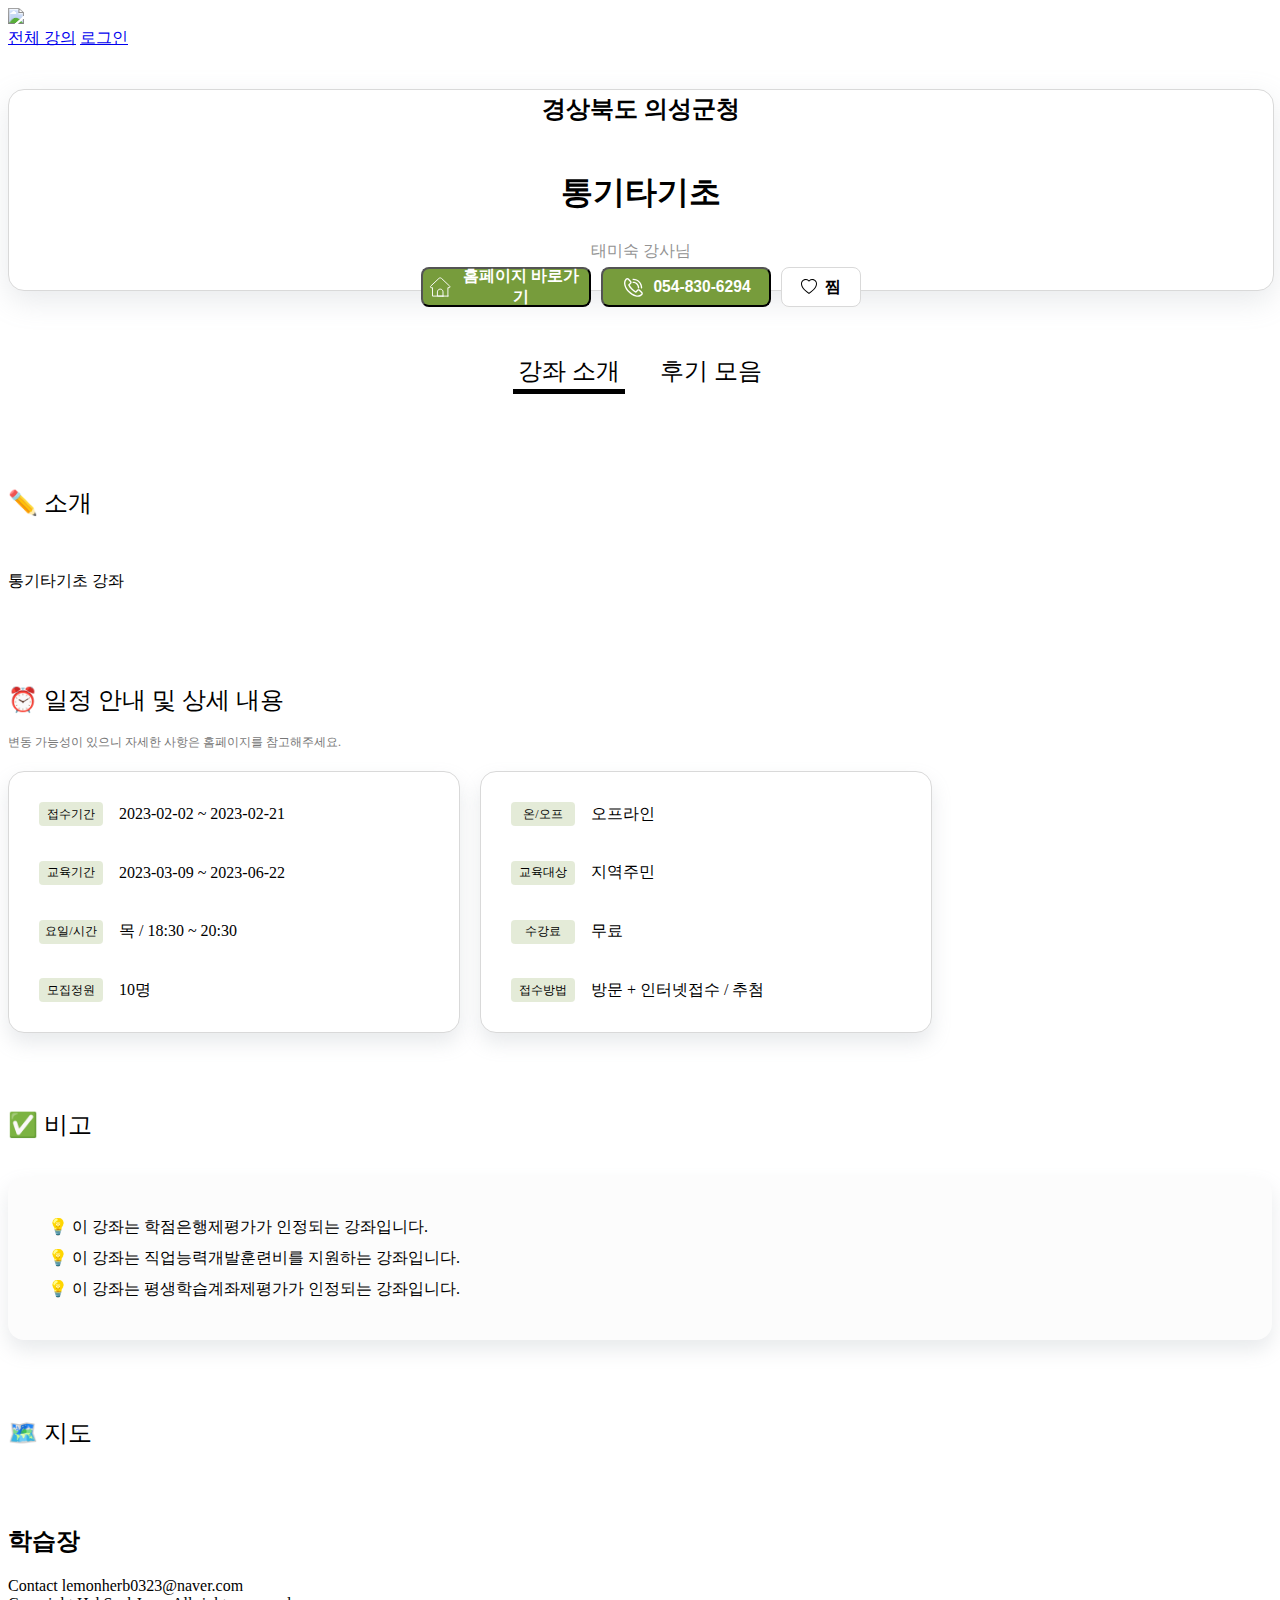
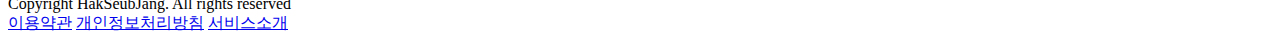
==== templates/lecture/detail.html @ 9e39e1a5 ":lipstick: Style: 상세페이지(강좌 소개) PC.ver 개발 완료" ====
<!DOCTYPE html>
<html lang="ko">
<head>
    <meta charset="UTF-8">
    <meta name="viewport" content="width=device-width, initial-scale=1.0">

    <!-- favicon 적용 모든 html에 적용되어야 함.-->
    <link rel="icon" href="../../static/img/icon_regular.png">

    <!-- reset.css, common 모든 html에 적용되어야 함. -->
    <link rel="stylesheet" href="../../static/css/reset.css"> 
    <link rel="stylesheet" href="../../static/css/common.css"> 

    <link rel="stylesheet" href="../../static/css/detail.css"> 

    
    <title>평생학습의 장터, 학습장</title>
</head>
<body>
<div id="root">
    <!-- nav -->
    <div class="nav_container">
        <nav class="nav">
            <a class="nav_logo" href="/">
                <img class="logo" src="../../static/img/icon_word.png">
            </a>
            <div class="navbar_Loginwrapper">
                <a href="/templates/lecture/list.html" class="nav_list">전체 강의</a>
                <a href="/templates/login.html" class="nav_list">로그인</a>
            </div>
        </nav>
    </div> <!-- nav_container -->

    <!-- 여기서부터 코드 짜면됨. 단, content class이름 자체는 절대 건들지 말 것. -->
    <div class="content">
       <section class="section_summerize">
            <div class="container_summerize">
                <h2 class="fs24fw600">경상북도 의성군청</h2>
                <h1>통기타기초</h1>
                <span>태미숙 강사님</span>
                <div class="btnWrap_summerize">
                    <button class="btn_summerize" type="button" location.href="">
                        <svg xmlns="http://www.w3.org/2000/svg" width="24" height="24" viewBox="0 0 24 24" fill="none">
                            <path d="M20.25 21.7501H3.75V12.7501H2.42625C1.57275 12.7501 1.1745 11.6858 1.81725 11.1241L10.5982 2.80881C11.3842 2.06406 12.615 2.06406 13.401 2.80881L22.1812 11.1241C22.8247 11.6851 22.4265 12.7501 21.5722 12.7501H20.25V21.7501Z" stroke="white" stroke-miterlimit="10" stroke-linecap="round" stroke-linejoin="round"/>
                            <path d="M15 21.75H9V17.25C9 15.5932 10.3432 14.25 12 14.25C13.6568 14.25 15 15.5932 15 17.25V21.75Z" stroke="white" stroke-miterlimit="10" stroke-linecap="round" stroke-linejoin="round"/>
                            </svg>
                        <h3 class="hs16fw500">홈페이지 바로가기</h3>
                    </button> 
                    <button class="btn_summerize" type="button">
                        <svg xmlns="http://www.w3.org/2000/svg" width="24" height="24" viewBox="0 0 24 24" fill="none">
                            <path d="M16.8111 21.8456C16.0778 21.8402 15.3477 21.7481 14.6361 21.5714C12.1784 20.9784 9.64763 19.4742 7.51107 17.3358C5.37451 15.1974 3.86841 12.6661 3.27545 10.2108C2.65107 7.62798 3.09638 5.41829 4.52795 3.98673L4.9367 3.57798C5.30755 3.20787 5.81009 3 6.33404 3C6.85798 3 7.36053 3.20787 7.73138 3.57798L10.0803 5.92642C10.4506 6.29715 10.6587 6.79974 10.6587 7.32376C10.6587 7.84778 10.4506 8.35037 10.0803 8.7211L8.69279 10.1081C9.35795 11.2753 10.2626 12.4434 11.3319 13.5127C12.4011 14.5819 13.5701 15.487 14.7369 16.1522L16.1239 14.7647C16.3074 14.5812 16.5252 14.4356 16.765 14.3362C17.0047 14.2369 17.2617 14.1857 17.5212 14.1857C17.7808 14.1857 18.0377 14.2369 18.2775 14.3362C18.5173 14.4356 18.7351 14.5812 18.9186 14.7647L21.267 17.1131C21.6374 17.4837 21.8455 17.9863 21.8455 18.5102C21.8455 19.0342 21.6374 19.5368 21.267 19.9074L20.8578 20.3161C19.8486 21.3272 18.4517 21.8456 16.8111 21.8456ZM6.33404 4.40532C6.2592 4.40495 6.18503 4.41952 6.11589 4.44817C6.04675 4.47683 5.98402 4.51899 5.93138 4.5722L5.52216 4.98095C4.45013 6.05298 4.13701 7.79345 4.64045 9.87892C5.17341 12.0881 6.54545 14.3836 8.50341 16.3411C10.4614 18.2986 12.7564 19.6692 14.9661 20.2041C17.052 20.7075 18.7915 20.3944 19.8636 19.3224L20.2723 18.9136C20.3791 18.8067 20.4391 18.6618 20.4391 18.5107C20.4391 18.3596 20.3791 18.2147 20.2723 18.1078L17.9244 15.7594C17.8175 15.6526 17.6726 15.5926 17.5215 15.5926C17.3704 15.5926 17.2255 15.6526 17.1186 15.7594L15.3603 17.5177C15.2548 17.6232 15.1184 17.6925 14.971 17.7154C14.8235 17.7383 14.6725 17.7137 14.54 17.6452C13.0986 16.8999 11.6454 15.8147 10.3376 14.5069C9.02982 13.1991 7.94701 11.7469 7.19982 10.3055C7.1312 10.173 7.10653 10.022 7.12937 9.87458C7.1522 9.7271 7.22137 9.59072 7.32685 9.48517L9.0856 7.72688C9.1924 7.62 9.25239 7.47509 9.25239 7.32399C9.25239 7.1729 9.1924 7.02799 9.0856 6.9211L6.73716 4.5722C6.68436 4.51908 6.62153 4.47698 6.55233 4.44834C6.48313 4.41969 6.40893 4.40507 6.33404 4.40532Z" fill="white"/>
                            <path d="M17.562 13.3927C17.3755 13.3927 17.1967 13.3186 17.0648 13.1867C16.933 13.0549 16.8589 12.876 16.8589 12.6896C16.8575 11.4561 16.3669 10.2735 15.4948 9.40119C14.6226 8.52893 13.44 8.03823 12.2065 8.03674C12.0201 8.03674 11.8412 7.96266 11.7094 7.8308C11.5775 7.69894 11.5034 7.5201 11.5034 7.33362C11.5034 7.14714 11.5775 6.9683 11.7094 6.83643C11.8412 6.70457 12.0201 6.63049 12.2065 6.63049C15.5473 6.63049 18.2651 9.34924 18.2651 12.6896C18.2651 12.876 18.1911 13.0549 18.0592 13.1867C17.9273 13.3186 17.7485 13.3927 17.562 13.3927Z" fill="white"/>
                            <path d="M20.5339 13.3926C20.3474 13.3926 20.1686 13.3186 20.0367 13.1867C19.9048 13.0548 19.8308 12.876 19.8308 12.6895C19.8308 8.48529 16.4089 5.06482 12.2065 5.06482C12.0201 5.06482 11.8412 4.99074 11.7094 4.85888C11.5775 4.72702 11.5034 4.54817 11.5034 4.36169C11.5034 4.17521 11.5775 3.99637 11.7094 3.86451C11.8412 3.73265 12.0201 3.65857 12.2065 3.65857C17.1861 3.65857 21.237 7.70998 21.237 12.6895C21.237 12.876 21.1629 13.0548 21.0311 13.1867C20.8992 13.3186 20.7204 13.3926 20.5339 13.3926Z" fill="white"/>
                            </svg>
                        <h3 class="hs16fw500">054-830-6294</h3>
                    </button>
                    <button class="whiteBg" type="button">
                        <svg xmlns="http://www.w3.org/2000/svg" width="16" height="16" fill="currentColor" class="bi bi-heart" viewBox="0 0 16 16"> <path d="m8 2.748-.717-.737C5.6.281 2.514.878 1.4 3.053c-.523 1.023-.641 2.5.314 4.385.92 1.815 2.834 3.989 6.286 6.357 3.452-2.368 5.365-4.542 6.286-6.357.955-1.886.838-3.362.314-4.385C13.486.878 10.4.28 8.717 2.01L8 2.748zM8 15C-7.333 4.868 3.279-3.04 7.824 1.143c.06.055.119.112.176.171a3.12 3.12 0 0 1 .176-.17C12.72-3.042 23.333 4.867 8 15z"/> </svg>
                        <h3 class="hs16fw500">찜</h3>
                    </button>
                </div>
            </div>
       </section> <!-- section_summerize-->

       <div class="container_toggle">
            <div class="wrap_toggle_item">
                <input type="radio" name="button" value="강좌소개" id="introduce" checked>
                <label for="introduce">강좌 소개</label>
            </div>
            <div class="wrap_toggle_item">
                <input type="radio" name="button" value="후기모음" id="review">
                <label for="review">후기 모음</label>
            </div>
       </div> <!-- container_toggle-->

       <section class="section_introduce" id="sec_introduce">
            <article class="article_wrap">
                <h1 class="art_headline">✏️ 소개 </h1>
                <p class="fs16fw400">통기타기초 강좌</p>
            </article> <!-- 소개 -->

            <article class="article_wrap">
                <div class="wrap_headline">
                    <h1 class="art_headline">⏰ 일정 안내 및 상세 내용 </h1>
                    <span class="premier">변동 가능성이 있으니 자세한 사항은 홈페이지를 참고해주세요. </span>
                </div>
                <div class="container_timetable">
                    <div class="box-timetable">
                        <div class="column-time">
                            <div class="lbl_time">
                                <span>접수기간</span>
                            </div>
                            <div class="lbl_timeValue">
                                <span>2023-02-02 ~ 2023-02-21</span>
                            </div>
                        </div>

                        <div class="column-time">
                            <div class="lbl_time">
                                <span>교육기간</span>
                            </div>
                            <div class="lbl_timeValue">
                                <span>2023-03-09 ~ 2023-06-22</span>
                            </div>
                        </div>

                        <div class="column-time">
                            <div class="lbl_time">
                                <span>요일/시간</span>
                            </div>
                            <div class="lbl_timeValue">
                                <span>목 / 18:30 ~ 20:30</span>
                            </div>
                        </div>

                        <div class="column-time">
                            <div class="lbl_time">
                                <span>모집정원</span>
                            </div>
                            <div class="lbl_timeValue">
                                <span>10명</span>
                            </div>
                        </div>
                    </div>

                    <div class="box-timetable">
                        <div class="column-time">
                            <div class="lbl_time">
                                <span>온/오프</span>
                            </div>
                            <div class="lbl_timeValue">
                                <span>오프라인</span>
                            </div>
                        </div>

                        <div class="column-time">
                            <div class="lbl_time">
                                <span>교육대상</span>
                            </div>
                            <div class="lbl_timeValue">
                                <span>지역주민</span>
                            </div>
                        </div>

                        <div class="column-time">
                            <div class="lbl_time">
                                <span>수강료</span>
                            </div>
                            <div class="lbl_timeValue">
                                <span>무료</span>
                            </div>
                        </div>

                        <div class="column-time">
                            <div class="lbl_time">
                                <span>접수방법</span>
                            </div>
                            <div class="lbl_timeValue">
                                <span>방문 + 인터넷접수 / 추첨</span>
                            </div>
                        </div>
                    </div>
                </div>
            </article> <!-- 일정 안내 및 상세 내용-->

            <article class="article_wrap">
                <h1 class="art_headline"> ✅ 비고 </h1>
                <div class="wrap_remark">
                    <span>💡 이 강좌는 학점은행제평가가 인정되는 강좌입니다.  </span>
                    <span>💡 이 강좌는 직업능력개발훈련비를 지원하는 강좌입니다.  </span>
                    <span>💡 이 강좌는 평생학습계좌제평가가 인정되는 강좌입니다.</span>
                </div>
            </article> <!-- 비고 -->

            <article class="article_wrap"> 
                <h1 class="art_headline"> 🗺️ 지도 </h1>
                <!-- 지도 api 들어갈 곳 -->
            </article>
       </section> <!-- section_introduce -->

    </div>

    <!-- footer -->
    <div class="footer_container">
        <footer class="footer">
            <div class="copyright">
                <h2>학습장</h2>
                <div class="copyright_content">
                    <span>Contact</span>
                    <span>lemonherb0323@naver.com</span>
                </div>
                <div class="copyright_content">
                    <span>Copyright</span>
                    <span>HakSeubJang. All rights reserved</span>
                </div>
            </div>
            <div class="hakseubjang">
                <a class="ft14-fw600" href="#">이용약관</a>
                <a class="ft14-fw600" href="#">개인정보처리방침</a>
                <a class="ft14-fw600" href="#">서비스소개</a>
            </div>

        </footer>
    </div>
</div>
<script src="https://code.jquery.com/jquery-3.4.1.js"></script>
<script src="/static/js/hidden.js"></script>
</body>
</html>
---- static/css/detail.css ----
.section_summerize {
    width: var(--mypage-width);
    margin: 0 auto;
}
.container_summerize {
    display: flex;
    flex-direction: column;
    justify-content: center;
    align-items: center;
    gap: 5px;
    margin: 40px 0;
    width: 100%;
    height: 200px;
    border-radius: 16px;
    border: 1px solid #D9D9D9;
    background: #FFF;
    box-shadow: 0px 10px 30px 0px rgba(138, 149, 158, 0.20);
}

.fs24fw600 {
    font-size: 24px;
    font-weight: 600;
}

.container_summerize h1 {
    font-size: 32px;
    font-weight: 700;
}

.container_summerize span {
    color: #939393;
    font-size: 16px;
    font-weight: 350;
}

.btnWrap_summerize {
    display: flex;
    gap: 10px;
}

.btn_summerize {
    display: flex;
    justify-content: center;
    align-items: center;
    gap: 8px;
    width: 170px;
    height: 40px;
    border-radius: 8px;
    background: #779C3C;
    color: #fff;
}

.whiteBg {
    display: flex;
    justify-content: center;
    align-items: center;
    gap: 8px;
    width: 80px;
    height: 40px;
    border-radius: 8px;
    border: 1px solid #D9D9D9;
    background: #fff;
    color: #000;
}

.fs16fw500 {
    font-size: 16px;
    font-weight: 500;
}

.container_toggle {
    display: flex;
    justify-content: center;
    align-items: center;
    gap: 30px;
    height: 80px;
}

.wrap_toggle_item > input[type = radio] {
    display: none;
}
.wrap_toggle_item > label {
    cursor: pointer;
    padding: 5px;
    font-size: 24px;
    font-weight: 500;
    text-align: center;
    color: var(--gray-line);
}

.wrap_toggle_item > input[type = radio]:checked ~ label{
    color: #000;
    padding: 5px;
    border-bottom: 5px solid #000;
}

.section_introduce, .section_review{
    max-width: var(--mypage-width);
    margin: 0 auto;
}

.article_wrap {
    display: flex;
    flex-direction: column;
    gap: 20px;
    margin: 60px 0;
}

.art_headline {
    font-size: 24px;
    font-weight: 500;
    
}

.fs16fw400 {
    font-size: 16px;
    font-weight: 400;
}

.premier {
    color: #777;
    font-size: 12px;
    font-weight: 350;
}

.container_timetable {
    display: flex;
    gap: 20px;
}

.box-timetable {
    display: flex;
    flex-direction: column;
    justify-content: space-between;
    padding: 30px;
    width: 390px;
    height: 200px;
    border-radius: 16px;
    border: 1px solid #D9D9D9;
    background: #FFF;
    box-shadow: 0px 10px 20px 0px rgba(138, 149, 158, 0.20);
}
.column-time {
    display: flex;
    gap: 16px;
}
.lbl_time {
    display: flex;
    justify-content: center;
    align-items: center;
    width: 64px;
    height: 24px;
    border-radius: 4px;
    background: rgba(119, 156, 60, 0.20);

}

.lbl_time span {
    font-size: 12px;
    text-align: center;
    color: var(--sub-color);
}

.lbl_timeValue {
    display: flex;
    justify-content: center;
    align-items: center;
}

.lbl_timeValue span {
    font-size: 16 px;
    font-weight: 400;
}

.wrap_remark {
    display: flex;
    flex-direction: column;
    gap: 10px;
    padding: 40px;
    border-radius: 16px;
    background: #FCFCFC;
    box-shadow: 0px 10px 20px 0px rgba(138, 149, 158, 0.20);
}

.wrap_headline_review {
    display: flex;
    gap: 10px;
    align-items: center;
}
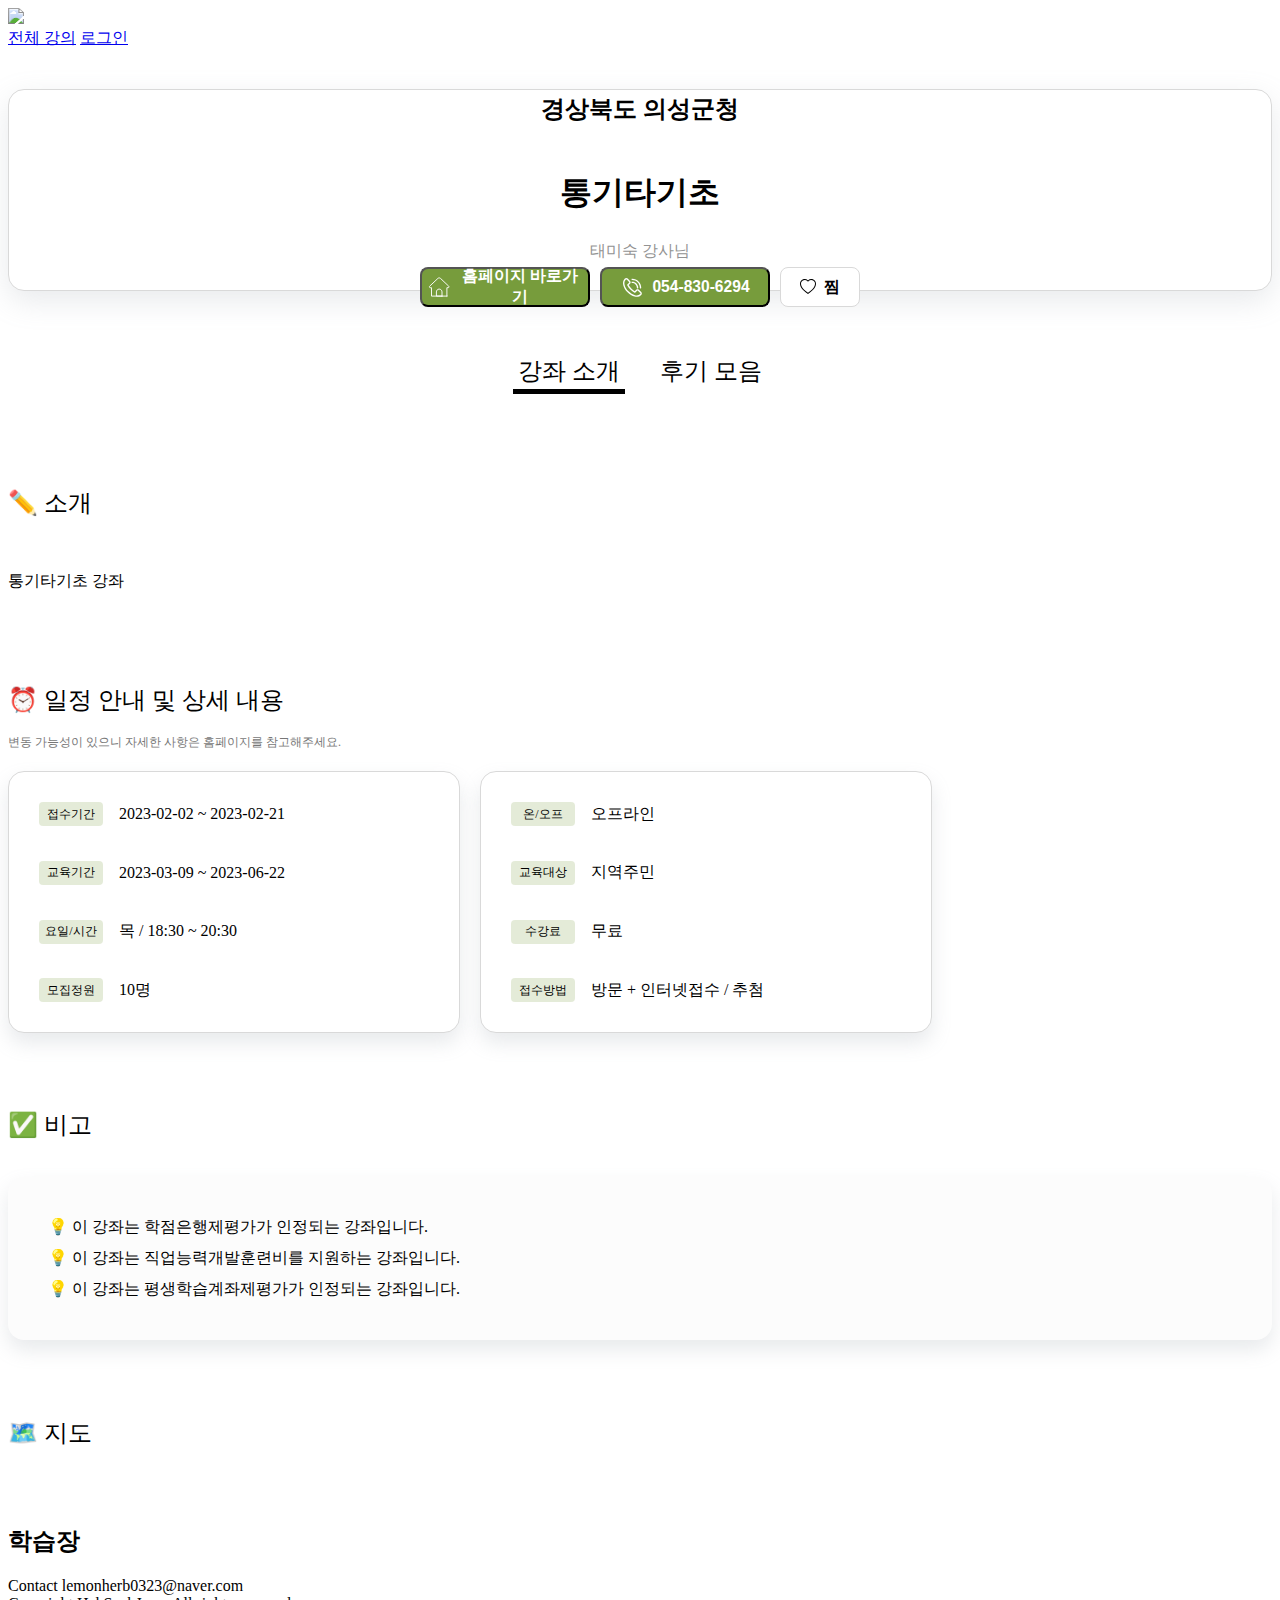
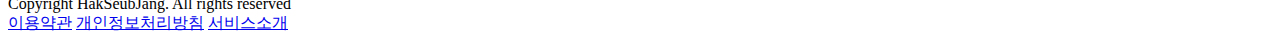
==== commit 7ecb3c66: ":lipstick: Style: 상세페이지 태블릿, 모바일 Ver. 구현" ====
--- a/templates/lecture/detail.html
+++ b/templates/lecture/detail.html
@@ -44,15 +44,15 @@
                             <path d="M20.25 21.7501H3.75V12.7501H2.42625C1.57275 12.7501 1.1745 11.6858 1.81725 11.1241L10.5982 2.80881C11.3842 2.06406 12.615 2.06406 13.401 2.80881L22.1812 11.1241C22.8247 11.6851 22.4265 12.7501 21.5722 12.7501H20.25V21.7501Z" stroke="white" stroke-miterlimit="10" stroke-linecap="round" stroke-linejoin="round"/>
                             <path d="M15 21.75H9V17.25C9 15.5932 10.3432 14.25 12 14.25C13.6568 14.25 15 15.5932 15 17.25V21.75Z" stroke="white" stroke-miterlimit="10" stroke-linecap="round" stroke-linejoin="round"/>
                             </svg>
-                        <h3 class="hs16fw500">홈페이지 바로가기</h3>
+                        <h3 class="hs16fw500 mqheadline">홈페이지 바로가기</h3>
                     </button> 
-                    <button class="btn_summerize" type="button">
+                    <button class="btn_summerize" type="button" location.href='tel:전화번호'>
                         <svg xmlns="http://www.w3.org/2000/svg" width="24" height="24" viewBox="0 0 24 24" fill="none">
                             <path d="M16.8111 21.8456C16.0778 21.8402 15.3477 21.7481 14.6361 21.5714C12.1784 20.9784 9.64763 19.4742 7.51107 17.3358C5.37451 15.1974 3.86841 12.6661 3.27545 10.2108C2.65107 7.62798 3.09638 5.41829 4.52795 3.98673L4.9367 3.57798C5.30755 3.20787 5.81009 3 6.33404 3C6.85798 3 7.36053 3.20787 7.73138 3.57798L10.0803 5.92642C10.4506 6.29715 10.6587 6.79974 10.6587 7.32376C10.6587 7.84778 10.4506 8.35037 10.0803 8.7211L8.69279 10.1081C9.35795 11.2753 10.2626 12.4434 11.3319 13.5127C12.4011 14.5819 13.5701 15.487 14.7369 16.1522L16.1239 14.7647C16.3074 14.5812 16.5252 14.4356 16.765 14.3362C17.0047 14.2369 17.2617 14.1857 17.5212 14.1857C17.7808 14.1857 18.0377 14.2369 18.2775 14.3362C18.5173 14.4356 18.7351 14.5812 18.9186 14.7647L21.267 17.1131C21.6374 17.4837 21.8455 17.9863 21.8455 18.5102C21.8455 19.0342 21.6374 19.5368 21.267 19.9074L20.8578 20.3161C19.8486 21.3272 18.4517 21.8456 16.8111 21.8456ZM6.33404 4.40532C6.2592 4.40495 6.18503 4.41952 6.11589 4.44817C6.04675 4.47683 5.98402 4.51899 5.93138 4.5722L5.52216 4.98095C4.45013 6.05298 4.13701 7.79345 4.64045 9.87892C5.17341 12.0881 6.54545 14.3836 8.50341 16.3411C10.4614 18.2986 12.7564 19.6692 14.9661 20.2041C17.052 20.7075 18.7915 20.3944 19.8636 19.3224L20.2723 18.9136C20.3791 18.8067 20.4391 18.6618 20.4391 18.5107C20.4391 18.3596 20.3791 18.2147 20.2723 18.1078L17.9244 15.7594C17.8175 15.6526 17.6726 15.5926 17.5215 15.5926C17.3704 15.5926 17.2255 15.6526 17.1186 15.7594L15.3603 17.5177C15.2548 17.6232 15.1184 17.6925 14.971 17.7154C14.8235 17.7383 14.6725 17.7137 14.54 17.6452C13.0986 16.8999 11.6454 15.8147 10.3376 14.5069C9.02982 13.1991 7.94701 11.7469 7.19982 10.3055C7.1312 10.173 7.10653 10.022 7.12937 9.87458C7.1522 9.7271 7.22137 9.59072 7.32685 9.48517L9.0856 7.72688C9.1924 7.62 9.25239 7.47509 9.25239 7.32399C9.25239 7.1729 9.1924 7.02799 9.0856 6.9211L6.73716 4.5722C6.68436 4.51908 6.62153 4.47698 6.55233 4.44834C6.48313 4.41969 6.40893 4.40507 6.33404 4.40532Z" fill="white"/>
                             <path d="M17.562 13.3927C17.3755 13.3927 17.1967 13.3186 17.0648 13.1867C16.933 13.0549 16.8589 12.876 16.8589 12.6896C16.8575 11.4561 16.3669 10.2735 15.4948 9.40119C14.6226 8.52893 13.44 8.03823 12.2065 8.03674C12.0201 8.03674 11.8412 7.96266 11.7094 7.8308C11.5775 7.69894 11.5034 7.5201 11.5034 7.33362C11.5034 7.14714 11.5775 6.9683 11.7094 6.83643C11.8412 6.70457 12.0201 6.63049 12.2065 6.63049C15.5473 6.63049 18.2651 9.34924 18.2651 12.6896C18.2651 12.876 18.1911 13.0549 18.0592 13.1867C17.9273 13.3186 17.7485 13.3927 17.562 13.3927Z" fill="white"/>
                             <path d="M20.5339 13.3926C20.3474 13.3926 20.1686 13.3186 20.0367 13.1867C19.9048 13.0548 19.8308 12.876 19.8308 12.6895C19.8308 8.48529 16.4089 5.06482 12.2065 5.06482C12.0201 5.06482 11.8412 4.99074 11.7094 4.85888C11.5775 4.72702 11.5034 4.54817 11.5034 4.36169C11.5034 4.17521 11.5775 3.99637 11.7094 3.86451C11.8412 3.73265 12.0201 3.65857 12.2065 3.65857C17.1861 3.65857 21.237 7.70998 21.237 12.6895C21.237 12.876 21.1629 13.0548 21.0311 13.1867C20.8992 13.3186 20.7204 13.3926 20.5339 13.3926Z" fill="white"/>
                             </svg>
-                        <h3 class="hs16fw500">054-830-6294</h3>
+                        <h3 class="hs16fw500 mqheadline">054-830-6294</h3>
                     </button>
                     <button class="whiteBg" type="button">
                         <svg xmlns="http://www.w3.org/2000/svg" width="16" height="16" fill="currentColor" class="bi bi-heart" viewBox="0 0 16 16"> <path d="m8 2.748-.717-.737C5.6.281 2.514.878 1.4 3.053c-.523 1.023-.641 2.5.314 4.385.92 1.815 2.834 3.989 6.286 6.357 3.452-2.368 5.365-4.542 6.286-6.357.955-1.886.838-3.362.314-4.385C13.486.878 10.4.28 8.717 2.01L8 2.748zM8 15C-7.333 4.868 3.279-3.04 7.824 1.143c.06.055.119.112.176.171a3.12 3.12 0 0 1 .176-.17C12.72-3.042 23.333 4.867 8 15z"/> </svg>
@@ -178,6 +178,39 @@
             </article>
        </section> <!-- section_introduce -->
 
+
+       <section class="section_review" id="sec_review">
+            <article class="article_wrap">
+                <div class="wrap_headline_review">
+                    <h1 class="art_headline">👤 잠깐! 이미 이 강좌를 수강하셨다면?</h1>
+                    <a class="anchor_review" href="/templates/review/edit.html">후기 글 작성하기</a>
+                </div>
+                <div class="container_review_list">
+
+                    <!-- wrap_review 반복 -->
+                    <div class="wrap_review" id="click_review">
+                        <div class="inner_review">
+                            <h2 class="review_title" id="p_title">기타 배우고 싶어서 무작정 신청했는데...일단 첫번째로 강사님이 너무좋으셨던게 제일 큰 장점이아니였나싶은데나는.</h2>
+                            <p class="review_content" id="p_content">이 강좌의 가장 큰 장점을 꼽자면 강사님이 너무 친절하게 가르쳐주셔서 좋았습니다. 특히 제가 좋아하는 곡을 가져오면 봐주시기도 했고...
+                                기본기만 배우고 모르는 노래만 마냥 공부하는 그런 수업이랑은 다르게 흥미도 느끼고 실력도 가져가는 좋은 강좌입니다. 시간되시면 꼭 !! 들어보시는 것을 
+                                강추 드립니다!!! 감사합니다.</p>
+                            <div class="writer_information">
+                                <div class="wrap_writer_profile">
+                                    <div class="writer_profile">
+                                        <img class="writer_img" src="/static/img/background1.jpg" alt="프로필사진">
+                                    </div>
+                                    <span class="grayfs12fw500">익명</span>
+                                </div>
+                                <div class="wrap_writer_date">
+                                    <span class="grayfs12fw500">2023.07.02</span>
+                                </div>
+                            </div>
+                        </div>
+                    </div> <!-- wrap_review -->
+                    
+                </div> <!-- container_review_list-->
+            </article>
+       </section> <!-- section_review -->
     </div>
 
     <!-- footer -->
@@ -205,5 +238,6 @@
 </div>
 <script src="https://code.jquery.com/jquery-3.4.1.js"></script>
 <script src="/static/js/hidden.js"></script>
+<script src="/static/js/review.js"></script>
 </body>
 </html>
--- a/static/css/detail.css
+++ b/static/css/detail.css
@@ -1,5 +1,5 @@
 .section_summerize {
-    width: var(--mypage-width);
+    max-width: var(--mypage-width);
     margin: 0 auto;
 }
 .container_summerize {
@@ -9,7 +9,6 @@
     align-items: center;
     gap: 5px;
     margin: 40px 0;
-    width: 100%;
     height: 200px;
     border-radius: 16px;
     border: 1px solid #D9D9D9;
@@ -168,7 +167,7 @@
 }
 
 .lbl_timeValue span {
-    font-size: 16 px;
+    font-size: 16px;
     font-weight: 400;
 }
 
@@ -188,3 +187,215 @@
     align-items: center;
 }
 
+.anchor_review {
+    text-decoration: underline;
+    color: var(--primary-color);
+    font-size: 16px;
+    font-weight: 700;
+}
+
+#sec_review {
+    display: none;
+}
+
+.wrap_review {
+    cursor: pointer;
+}
+
+.conatiner_review_list {
+    display: flex;
+    flex-direction: column;
+    gap: 24px;
+
+}
+
+.inner_review {
+    display: flex;
+    flex-direction: column;
+    gap: 14px;
+    padding: 24px;
+    border-radius: 8px;
+    border: 1px solid var(--gray-line);
+    background: #FFF;
+    box-shadow: 0px 10px 30px 0px rgba(138, 149, 158, 0.20);
+    user-select: none;
+    -moz-user-select: none;
+    -ms-user-select: none;
+    -webkit-user-select: none;
+}
+
+.inner_review:active {
+    background: rgba(138, 149, 158, 0.20);
+}
+
+.review_title {
+    display: -webkit-box;
+    -webkit-line-clamp: 1;
+    -webkit-box-orient: vertical;
+    height: 1.2em;
+    text-align: left;
+    text-overflow: ellipsis;
+    overflow: hidden;
+    word-wrap: break-word;
+    font-size: 20px;
+    font-weight: 500;
+    line-height: 1.2;
+}
+
+.review_title_tg {
+    /* display: -webkit-box;
+    -webkit-line-clamp: 1;
+    -webkit-box-orient: vertical; */
+    /* height: 1.2em; */
+    text-align: left;
+    text-overflow: ellipsis;
+    overflow: hidden;
+    word-wrap: break-word;
+    font-size: 20px;
+    font-weight: 500;
+    line-height: 1.2;
+}
+
+.review_content {
+    display: -webkit-box;
+    -webkit-line-clamp: 2;
+    -webkit-box-orient: vertical;
+    height: 2.4em;
+    font-size: 16px;
+    font-weight: 400;
+    text-align: left;
+    text-overflow: ellipsis;
+    word-wrap: break-word;
+    overflow: hidden;
+    line-height: 1.2;
+    white-space: nowrap;
+}
+
+.review_content_tg {
+    /* display: -webkit-box; */
+    /* -webkit-line-clamp: 2;
+    -webkit-box-orient: vertical; */
+    /* height: 2.4em; */
+    font-size: 16px;
+    font-weight: 400;
+    text-align: left;
+    /* text-overflow: ellipsis; */
+    word-wrap: break-word;
+    /* overflow: hidden; */
+    line-height: 1.2;
+    /* white-space: nowrap; */
+}
+
+.writer_information {
+    display: flex;
+    gap: 18px;
+    align-items: center;
+}
+
+.wrap_writer_profile {
+    display: flex;
+    gap: 8px;
+    align-items: center;
+}
+
+.writer_profile {
+    position: relative;
+    width: 20px;
+    height: 20px;
+    background: var(--gray-line);
+    border-radius: 99%;
+    overflow: hidden;
+}
+
+.writer_img {
+    position: absolute;
+    width: 100%;
+    height: 100%;
+    object-fit: cover;
+}
+
+
+.grayfs12fw500{
+    color: var(--gray-box);
+    font-size: 12px;
+    font-weight: 500; 
+}
+
+
+/* 테블릿 가로, 테블릿 세로 (해상도 768px ~ 1023px)*/ 
+@media all  and (max-width:1023px) {
+} 
+
+/* 모바일 가로, 모바일 세로 (해상도 480px ~ 767px)*/ 
+@media all and (max-width:767px) {
+    .mqheadline {
+        display: none;
+    }
+    .btn_summerize {
+        width: 80px;
+        height: 40px;
+    }
+    .section_summerize, .section_introduce, .section_review {
+        margin: 0 20px;
+    }
+    .container_timetable {
+        flex-direction: column;
+        align-items: center;
+    }
+    .wrap_headline_review {
+        flex-direction: column;
+        align-items: normal;
+    }
+}
+
+@media all and (max-width: 425px){
+    .box-timetable {
+        width: 300px;
+        padding: 20px;
+        height: auto;
+        gap: 10px;
+    }
+    .lbl_timeValue span {
+        font-size: 12px;
+    }
+    .art_headline {
+        font-size: 18px;
+    }
+    .premier {
+        font-size: 10px;
+    }
+    .wrap_remark {
+        padding: 20px;
+        font-size: 12px;
+    }
+    .fs24fw600 {
+        font-size: 20px;
+    }
+    .container_summerize h1 {
+        font-size: 28px;
+    }
+    .container_toggle {
+        height: 40px;
+    }
+    .btn_summerize, .whiteBg {
+        width: 60px;
+        height: 40px;
+    }
+    .container_summerize span {
+        font-size: 12px;
+    }
+    .container_summerize {
+        gap: 10px;
+    }
+
+    .review_title_tg, .review_title {
+        font-size: 16px;
+    }
+
+    .review_content, .review_content_tg {
+        font-size: 12px;
+    }
+    .fs16fw400 {
+        font-size: 12px;
+    }
+}